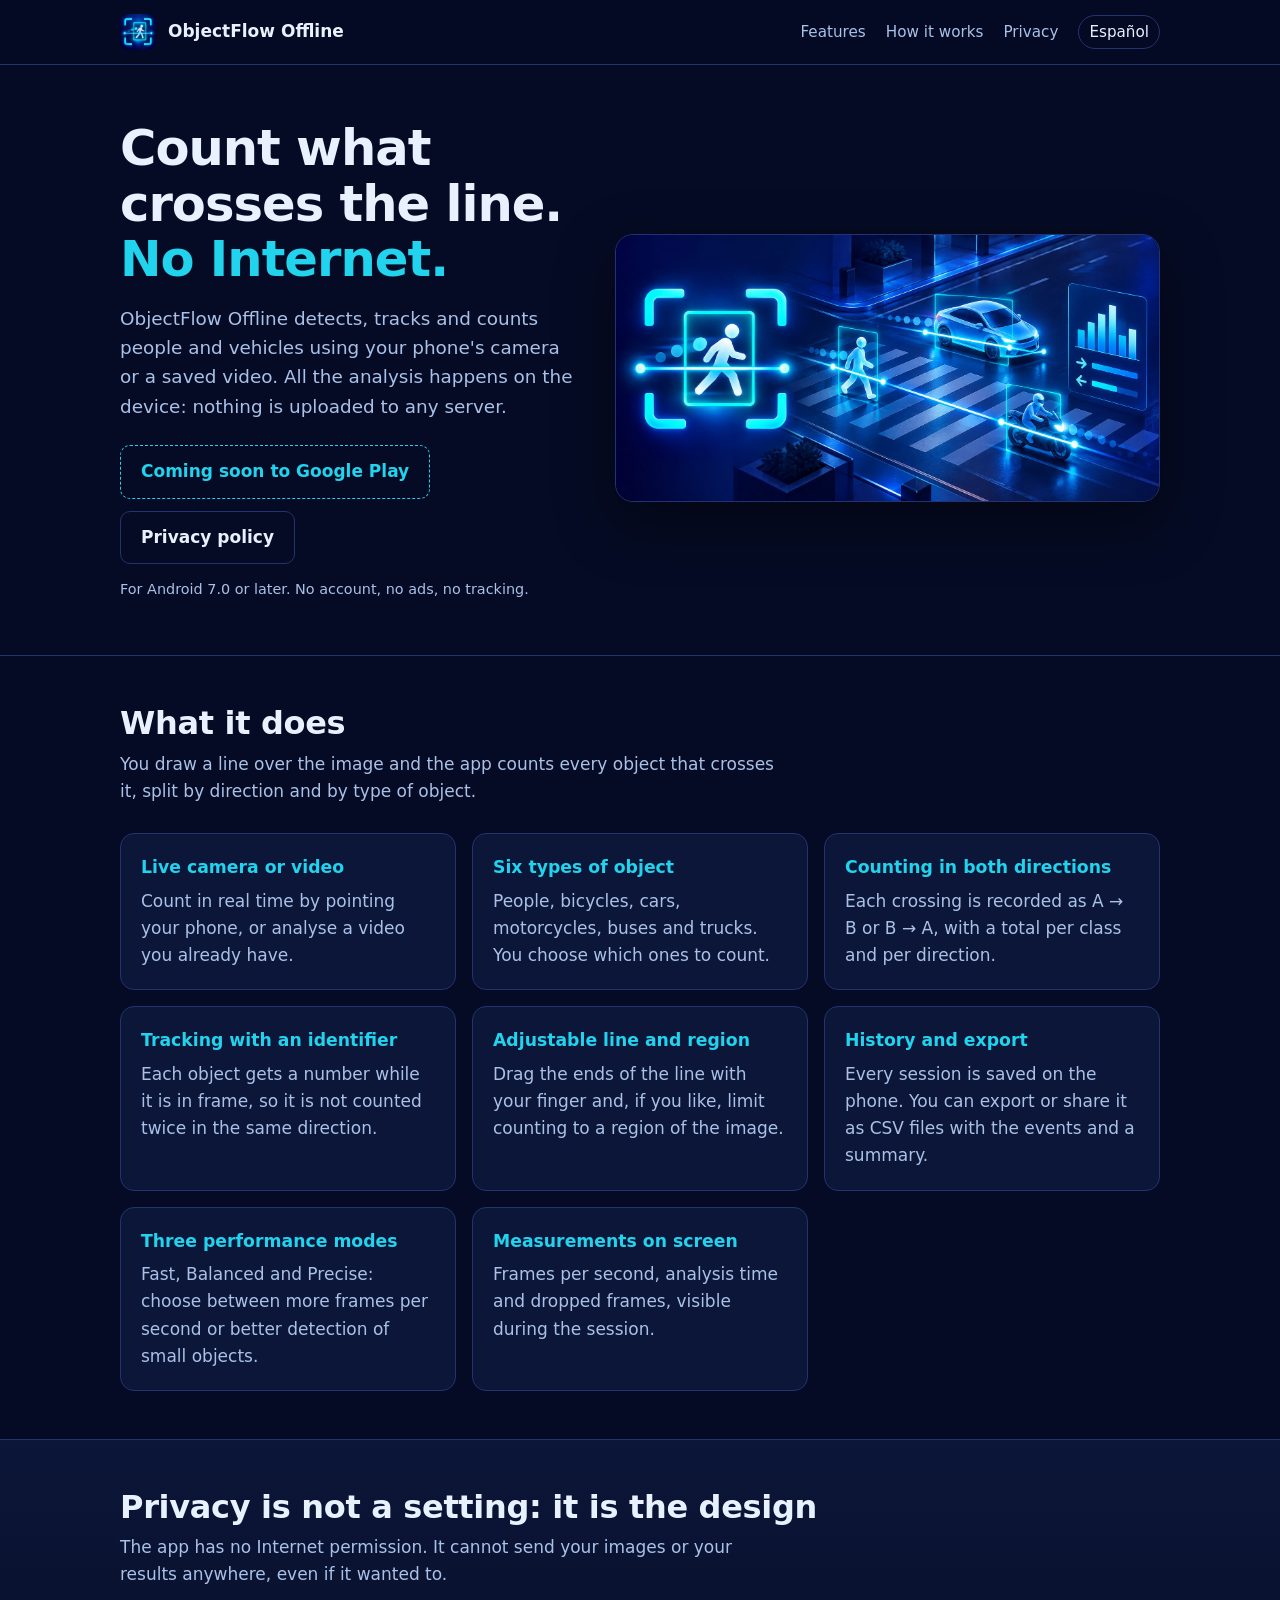
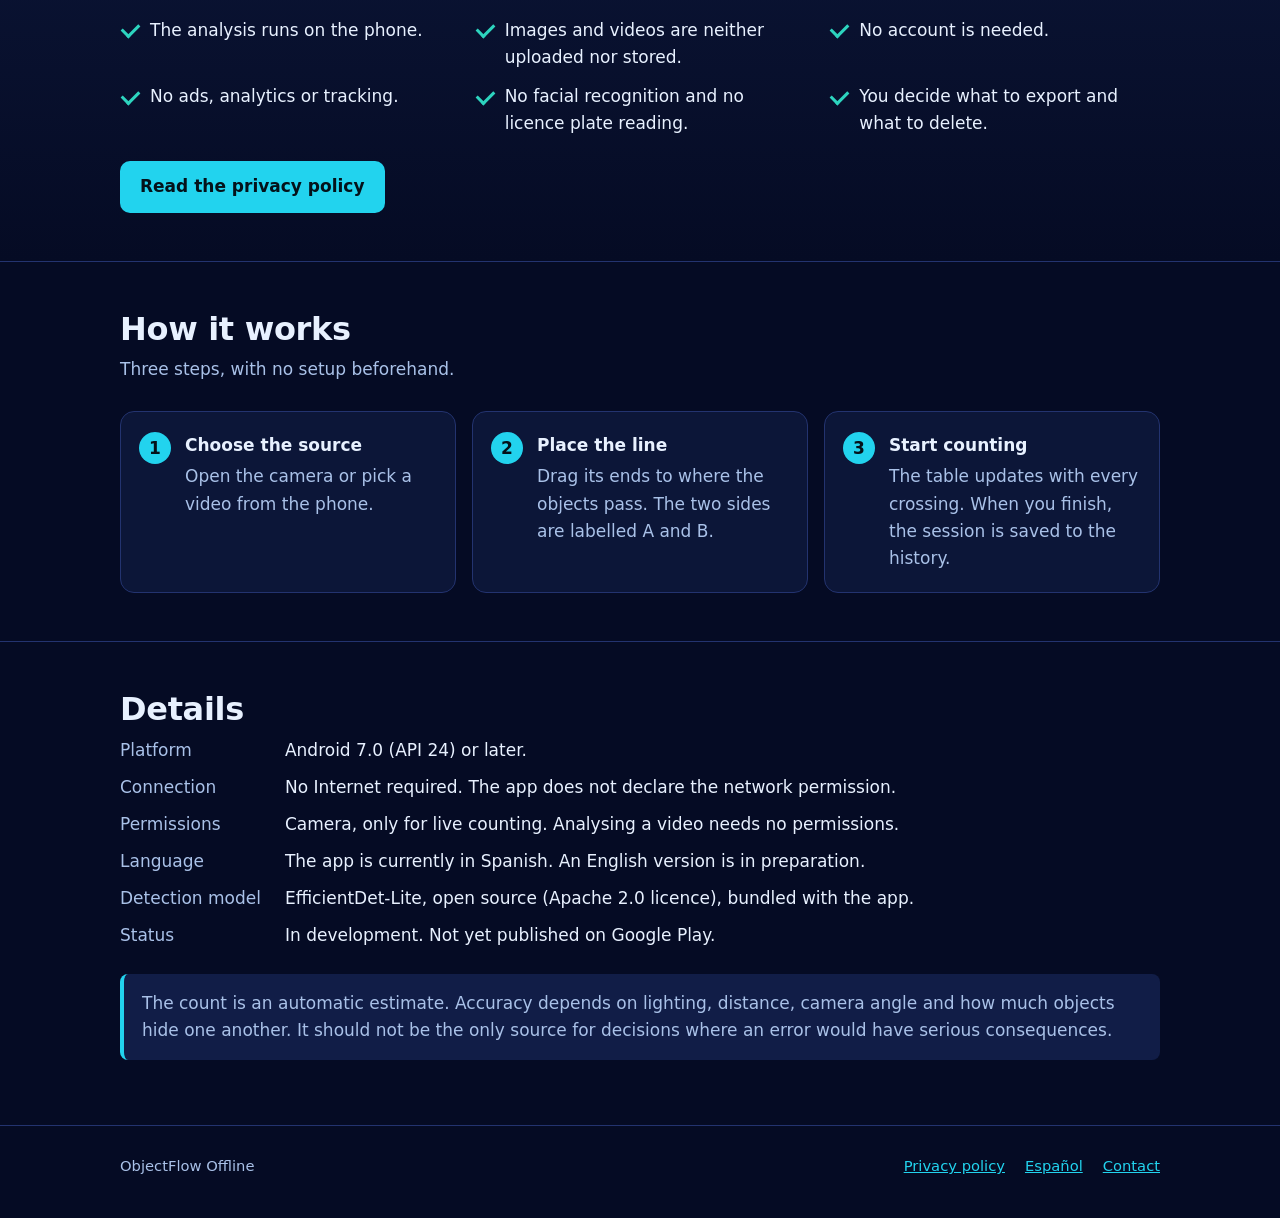
==== en/index.html @ e40bb8cd "first commit" ====
<!doctype html>
<html lang="en">
  <head>
    <meta charset="utf-8" />
    <meta name="viewport" content="width=device-width, initial-scale=1" />
    <title>ObjectFlow Offline — Count people and vehicles without the Internet</title>
    <meta
      name="description"
      content="Android app that detects, tracks and counts people and vehicles crossing a line, using the camera or a video. All processing happens on the phone, with no Internet and no accounts."
    />
    <meta name="theme-color" content="#050b24" />
    <meta property="og:type" content="website" />
    <meta property="og:title" content="ObjectFlow Offline" />
    <meta
      property="og:description"
      content="Count people and vehicles crossing a line. All on your phone, with no Internet."
    />
    <meta property="og:image" content="../assets/hero.jpg" />
    <link rel="icon" type="image/png" href="../assets/favicon.png" />
    <link rel="alternate" hreflang="es" href="../" />
    <link rel="stylesheet" href="../assets/styles.css" />
  </head>
  <body>
    <header class="site-header">
      <div class="wrap">
        <a class="brand" href="./">
          <img src="../assets/icon-192.png" alt="" width="36" height="36" />
          ObjectFlow Offline
        </a>
        <nav class="site-nav" aria-label="Main">
          <a class="optional" href="#features">Features</a>
          <a class="optional" href="#how-it-works">How it works</a>
          <a href="privacy.html">Privacy</a>
          <a class="lang" href="../" lang="es" hreflang="es">Español</a>
        </nav>
      </div>
    </header>

    <main>
      <section class="hero">
        <div class="wrap hero-grid">
          <div>
            <h1>Count what crosses the line. <span>No Internet.</span></h1>
            <p class="lead">
              ObjectFlow Offline detects, tracks and counts people and vehicles using your phone's camera or a
              saved video. All the analysis happens on the device: nothing is uploaded to any server.
            </p>
            <div class="actions">
              <span class="badge-soon">Coming soon to Google Play</span>
              <a class="button button-ghost" href="privacy.html">Privacy policy</a>
            </div>
            <p class="fine">For Android 7.0 or later. No account, no ads, no tracking.</p>
          </div>
          <img
            class="hero-art"
            src="../assets/hero.jpg"
            width="1600"
            height="781"
            alt="Illustration of a street where a person, a car and a motorcycle are detected and counted as they cross counting lines"
          />
        </div>
      </section>

      <section id="features">
        <div class="wrap">
          <h2>What it does</h2>
          <p class="section-lead">
            You draw a line over the image and the app counts every object that crosses it, split by direction and
            by type of object.
          </p>
          <ul class="cards">
            <li class="card">
              <h3>Live camera or video</h3>
              <p>Count in real time by pointing your phone, or analyse a video you already have.</p>
            </li>
            <li class="card">
              <h3>Six types of object</h3>
              <p>People, bicycles, cars, motorcycles, buses and trucks. You choose which ones to count.</p>
            </li>
            <li class="card">
              <h3>Counting in both directions</h3>
              <p>Each crossing is recorded as A → B or B → A, with a total per class and per direction.</p>
            </li>
            <li class="card">
              <h3>Tracking with an identifier</h3>
              <p>
                Each object gets a number while it is in frame, so it is not counted twice in the same direction.
              </p>
            </li>
            <li class="card">
              <h3>Adjustable line and region</h3>
              <p>Drag the ends of the line with your finger and, if you like, limit counting to a region of the image.</p>
            </li>
            <li class="card">
              <h3>History and export</h3>
              <p>
                Every session is saved on the phone. You can export or share it as CSV files with the events and a
                summary.
              </p>
            </li>
            <li class="card">
              <h3>Three performance modes</h3>
              <p>Fast, Balanced and Precise: choose between more frames per second or better detection of small objects.</p>
            </li>
            <li class="card">
              <h3>Measurements on screen</h3>
              <p>Frames per second, analysis time and dropped frames, visible during the session.</p>
            </li>
          </ul>
        </div>
      </section>

      <section class="privacy-band" id="privacy">
        <div class="wrap">
          <h2>Privacy is not a setting: it is the design</h2>
          <p class="section-lead">
            The app has no Internet permission. It cannot send your images or your results anywhere, even if it
            wanted to.
          </p>
          <ul class="checks">
            <li>The analysis runs on the phone.</li>
            <li>Images and videos are neither uploaded nor stored.</li>
            <li>No account is needed.</li>
            <li>No ads, analytics or tracking.</li>
            <li>No facial recognition and no licence plate reading.</li>
            <li>You decide what to export and what to delete.</li>
          </ul>
          <a class="button button-primary" href="privacy.html">Read the privacy policy</a>
        </div>
      </section>

      <section id="how-it-works">
        <div class="wrap">
          <h2>How it works</h2>
          <p class="section-lead">Three steps, with no setup beforehand.</p>
          <ol class="steps">
            <li>
              <strong>Choose the source</strong>
              <span>Open the camera or pick a video from the phone.</span>
            </li>
            <li>
              <strong>Place the line</strong>
              <span>Drag its ends to where the objects pass. The two sides are labelled A and B.</span>
            </li>
            <li>
              <strong>Start counting</strong>
              <span>The table updates with every crossing. When you finish, the session is saved to the history.</span>
            </li>
          </ol>
        </div>
      </section>

      <section id="details">
        <div class="wrap">
          <h2>Details</h2>
          <dl class="facts">
            <dt>Platform</dt>
            <dd>Android 7.0 (API 24) or later.</dd>
            <dt>Connection</dt>
            <dd>No Internet required. The app does not declare the network permission.</dd>
            <dt>Permissions</dt>
            <dd>Camera, only for live counting. Analysing a video needs no permissions.</dd>
            <dt>Language</dt>
            <dd>The app is currently in Spanish. An English version is in preparation.</dd>
            <dt>Detection model</dt>
            <dd>EfficientDet-Lite, open source (Apache 2.0 licence), bundled with the app.</dd>
            <dt>Status</dt>
            <dd>In development. Not yet published on Google Play.</dd>
          </dl>
          <p class="note">
            The count is an automatic estimate. Accuracy depends on lighting, distance, camera angle and how much
            objects hide one another. It should not be the only source for decisions where an error would have
            serious consequences.
          </p>
        </div>
      </section>
    </main>

    <footer class="site-footer">
      <div class="wrap">
        <span>ObjectFlow Offline</span>
        <nav aria-label="Footer">
          <a href="privacy.html">Privacy policy</a>
          <a href="../" lang="es" hreflang="es">Español</a>
          <a href="https://github.com/franbenaglia/videoTrackingLanding/issues">Contact</a>
        </nav>
      </div>
    </footer>
  </body>
</html>
---- assets/styles.css ----
:root {
  --bg: #050b24;
  --bg-raised: #0c1638;
  --bg-panel: #111d47;
  --border: #23336f;
  --text: #e8f1ff;
  --text-soft: #a9c1e8;
  --accent: #22d3ee;
  --accent-strong: #67e8f9;
  --accent-ink: #04121a;
  --teal: #2dd4bf;
  --max: 1080px;
}

* {
  box-sizing: border-box;
}

html {
  scroll-behavior: smooth;
}

body {
  margin: 0;
  background: var(--bg);
  color: var(--text);
  font-family: system-ui, -apple-system, 'Segoe UI', Roboto, 'Helvetica Neue', Arial, sans-serif;
  font-size: 17px;
  line-height: 1.6;
  -webkit-font-smoothing: antialiased;
}

a {
  color: var(--accent);
}

a:hover {
  color: var(--accent-strong);
}

a:focus-visible,
.button:focus-visible {
  outline: 3px solid var(--accent-strong);
  outline-offset: 3px;
  border-radius: 6px;
}

img {
  max-width: 100%;
  height: auto;
}

.wrap {
  width: 100%;
  max-width: var(--max);
  margin: 0 auto;
  padding: 0 20px;
}

/* Cabecera */

.site-header {
  position: sticky;
  top: 0;
  z-index: 10;
  background: rgba(5, 11, 36, 0.92);
  backdrop-filter: blur(8px);
  border-bottom: 1px solid var(--border);
}

.site-header .wrap {
  display: flex;
  align-items: center;
  justify-content: space-between;
  gap: 16px;
  min-height: 64px;
}

.brand {
  display: flex;
  align-items: center;
  gap: 12px;
  color: var(--text);
  font-weight: 700;
  text-decoration: none;
}

.brand img {
  width: 36px;
  height: 36px;
  border-radius: 9px;
}

.site-nav {
  display: flex;
  align-items: center;
  gap: 20px;
  font-size: 0.95rem;
}

.site-nav a {
  color: var(--text-soft);
  text-decoration: none;
}

.site-nav a:hover {
  color: var(--text);
}

.site-nav .lang {
  padding: 4px 10px;
  border: 1px solid var(--border);
  border-radius: 999px;
  color: var(--text);
}

/* Portada */

.hero {
  padding: 56px 0 40px;
}

.hero-grid {
  display: grid;
  grid-template-columns: minmax(0, 5fr) minmax(0, 6fr);
  gap: 40px;
  align-items: center;
}

.hero h1 {
  margin: 0 0 16px;
  font-size: clamp(2rem, 5vw, 3.1rem);
  line-height: 1.12;
  letter-spacing: -0.02em;
}

.hero h1 span {
  color: var(--accent);
}

.lead {
  margin: 0 0 24px;
  font-size: 1.15rem;
  color: var(--text-soft);
}

.hero-art {
  border: 1px solid var(--border);
  border-radius: 18px;
  box-shadow: 0 20px 60px rgba(0, 0, 0, 0.45);
  display: block;
}

.actions {
  display: flex;
  flex-wrap: wrap;
  gap: 12px;
  align-items: center;
}

.button {
  display: inline-block;
  padding: 12px 20px;
  border-radius: 10px;
  font-weight: 700;
  text-decoration: none;
}

.button-primary {
  background: var(--accent);
  color: var(--accent-ink);
}

.button-primary:hover {
  background: var(--accent-strong);
  color: var(--accent-ink);
}

.button-ghost {
  border: 1px solid var(--border);
  color: var(--text);
}

.badge-soon {
  display: inline-block;
  padding: 12px 20px;
  border: 1px dashed var(--accent);
  border-radius: 10px;
  color: var(--accent);
  font-weight: 700;
}

.fine {
  margin-top: 14px;
  font-size: 0.9rem;
  color: var(--text-soft);
}

/* Secciones */

section {
  padding: 48px 0;
}

section + section {
  border-top: 1px solid var(--border);
}

h2 {
  margin: 0 0 8px;
  font-size: clamp(1.5rem, 3.4vw, 2rem);
  line-height: 1.2;
  letter-spacing: -0.01em;
}

.section-lead {
  margin: 0 0 28px;
  max-width: 62ch;
  color: var(--text-soft);
}

.cards {
  display: grid;
  grid-template-columns: repeat(auto-fit, minmax(250px, 1fr));
  gap: 16px;
  margin: 0;
  padding: 0;
  list-style: none;
}

.card {
  padding: 20px;
  background: var(--bg-raised);
  border: 1px solid var(--border);
  border-radius: 14px;
}

.card h3 {
  margin: 0 0 6px;
  font-size: 1.08rem;
  color: var(--accent);
}

.card p {
  margin: 0;
  color: var(--text-soft);
}

.privacy-band {
  background: linear-gradient(180deg, var(--bg-raised), var(--bg));
}

.checks {
  display: grid;
  grid-template-columns: repeat(auto-fit, minmax(250px, 1fr));
  gap: 12px 24px;
  margin: 0 0 24px;
  padding: 0;
  list-style: none;
}

.checks li {
  position: relative;
  padding-left: 30px;
}

.checks li::before {
  content: '';
  position: absolute;
  left: 2px;
  top: 0.38em;
  width: 14px;
  height: 8px;
  border-left: 3px solid var(--teal);
  border-bottom: 3px solid var(--teal);
  transform: rotate(-45deg);
}

.steps {
  display: grid;
  grid-template-columns: repeat(auto-fit, minmax(230px, 1fr));
  gap: 16px;
  margin: 0;
  padding: 0;
  list-style: none;
  counter-reset: step;
}

.steps li {
  position: relative;
  padding: 20px 20px 20px 64px;
  background: var(--bg-raised);
  border: 1px solid var(--border);
  border-radius: 14px;
  counter-increment: step;
}

.steps li::before {
  content: counter(step);
  position: absolute;
  left: 18px;
  top: 20px;
  width: 32px;
  height: 32px;
  border-radius: 50%;
  background: var(--accent);
  color: var(--accent-ink);
  font-weight: 800;
  text-align: center;
  line-height: 32px;
}

.steps strong {
  display: block;
  margin-bottom: 4px;
}

.steps span {
  color: var(--text-soft);
}

.facts {
  display: grid;
  grid-template-columns: max-content 1fr;
  gap: 10px 24px;
  margin: 0;
}

.facts dt {
  color: var(--text-soft);
}

.facts dd {
  margin: 0;
}

.note {
  margin-top: 24px;
  padding: 16px 18px;
  background: var(--bg-panel);
  border-left: 4px solid var(--accent);
  border-radius: 8px;
  color: var(--text-soft);
}

/* Documento legal */

.doc {
  padding: 40px 0 56px;
}

.doc .wrap {
  max-width: 780px;
}

.doc h1 {
  margin: 0 0 6px;
  font-size: clamp(1.8rem, 4.5vw, 2.4rem);
  line-height: 1.15;
}

.doc .meta {
  margin: 0 0 28px;
  color: var(--text-soft);
}

.doc h2 {
  margin: 36px 0 10px;
  font-size: 1.3rem;
}

.doc p,
.doc li {
  color: #d4e1f7;
}

.doc ul {
  padding-left: 22px;
}

.doc li {
  margin-bottom: 6px;
}

.summary {
  padding: 18px 20px;
  background: var(--bg-raised);
  border: 1px solid var(--border);
  border-radius: 14px;
}

.summary p {
  margin: 0 0 8px;
}

.summary ul {
  margin: 0;
}

table {
  width: 100%;
  border-collapse: collapse;
  margin: 12px 0;
  font-size: 0.95rem;
}

th,
td {
  padding: 10px 12px;
  border: 1px solid var(--border);
  text-align: left;
  vertical-align: top;
}

th {
  background: var(--bg-raised);
  color: var(--text-soft);
  font-weight: 600;
}

.table-scroll {
  overflow-x: auto;
}

/* Pie */

.site-footer {
  padding: 28px 0 40px;
  border-top: 1px solid var(--border);
  color: var(--text-soft);
  font-size: 0.92rem;
}

.site-footer .wrap {
  display: flex;
  flex-wrap: wrap;
  gap: 8px 24px;
  justify-content: space-between;
}

.site-footer nav {
  display: flex;
  flex-wrap: wrap;
  gap: 8px 20px;
}

@media (max-width: 820px) {
  .hero {
    padding-top: 32px;
  }

  .hero-grid {
    grid-template-columns: 1fr;
    gap: 28px;
  }

  .site-nav .optional {
    display: none;
  }

  .facts {
    grid-template-columns: 1fr;
    gap: 2px;
  }

  .facts dd {
    margin-bottom: 12px;
  }
}

@media (prefers-reduced-motion: reduce) {
  html {
    scroll-behavior: auto;
  }
}
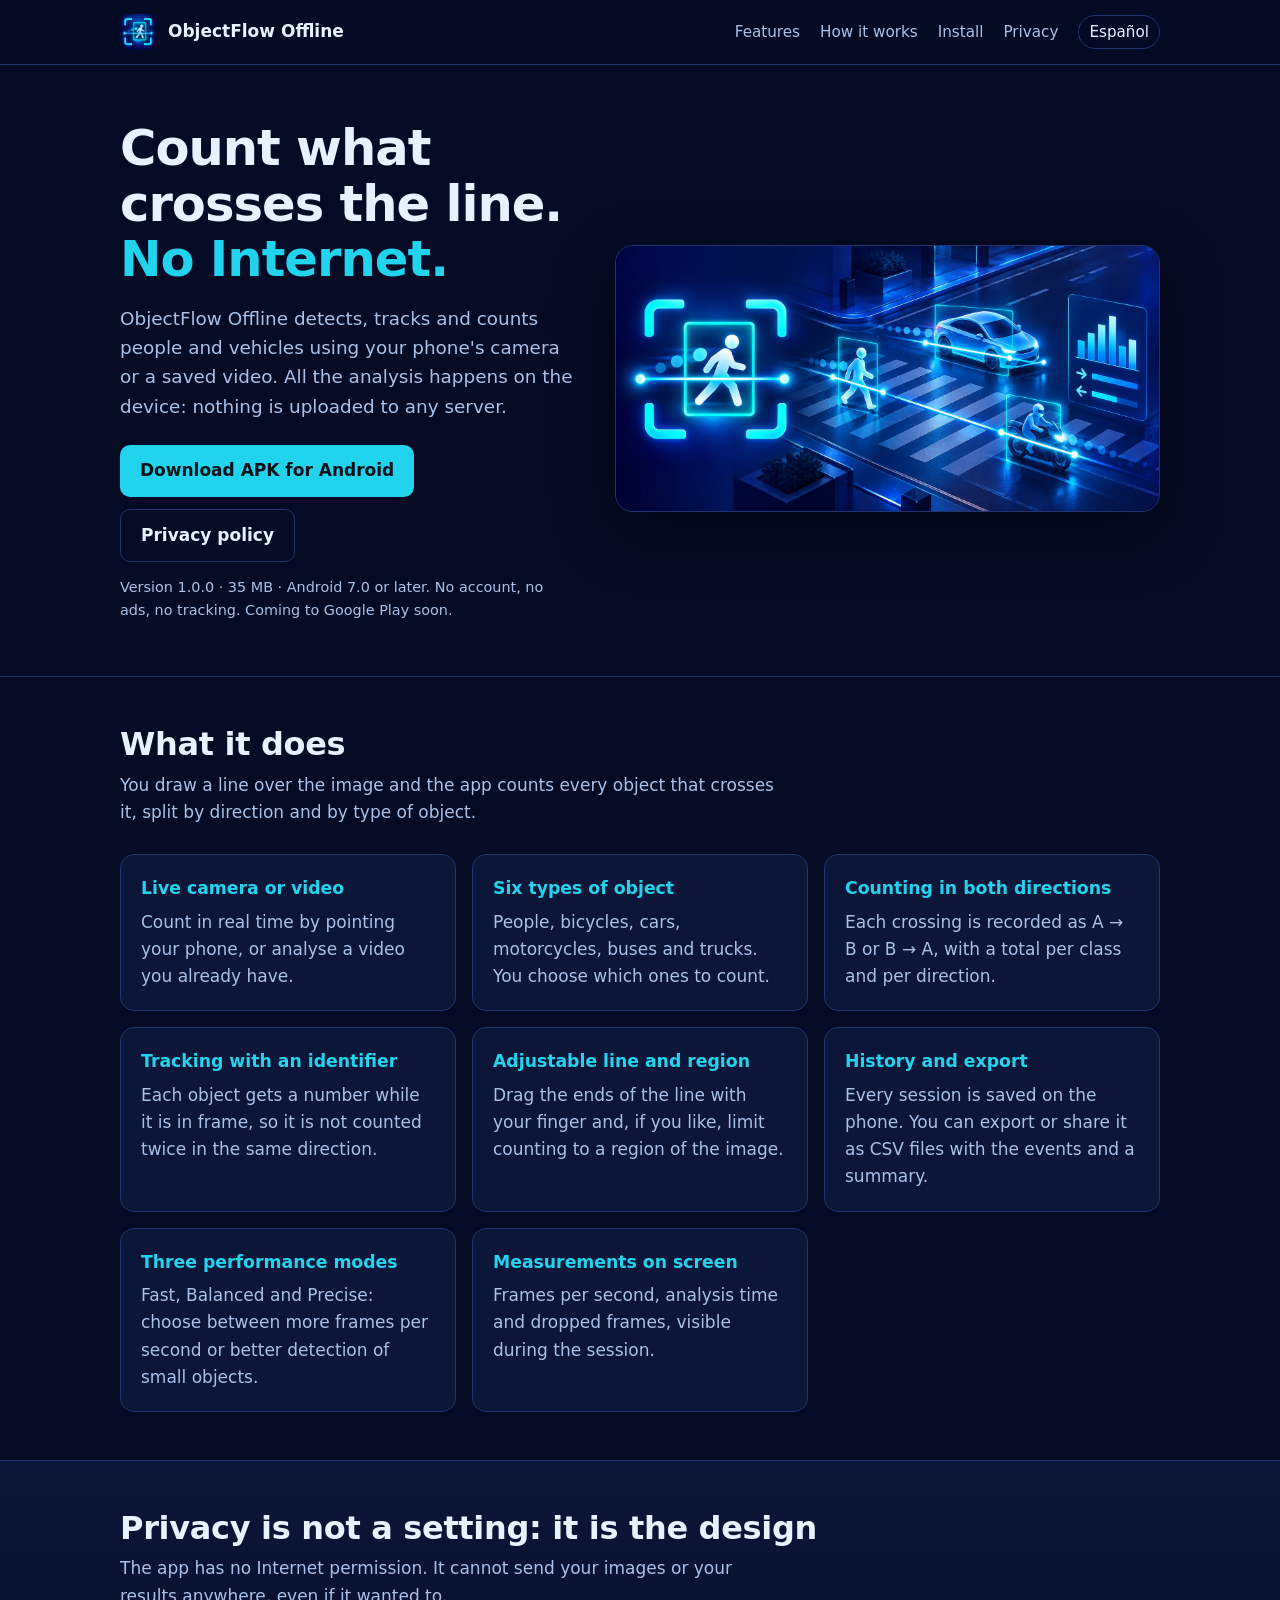
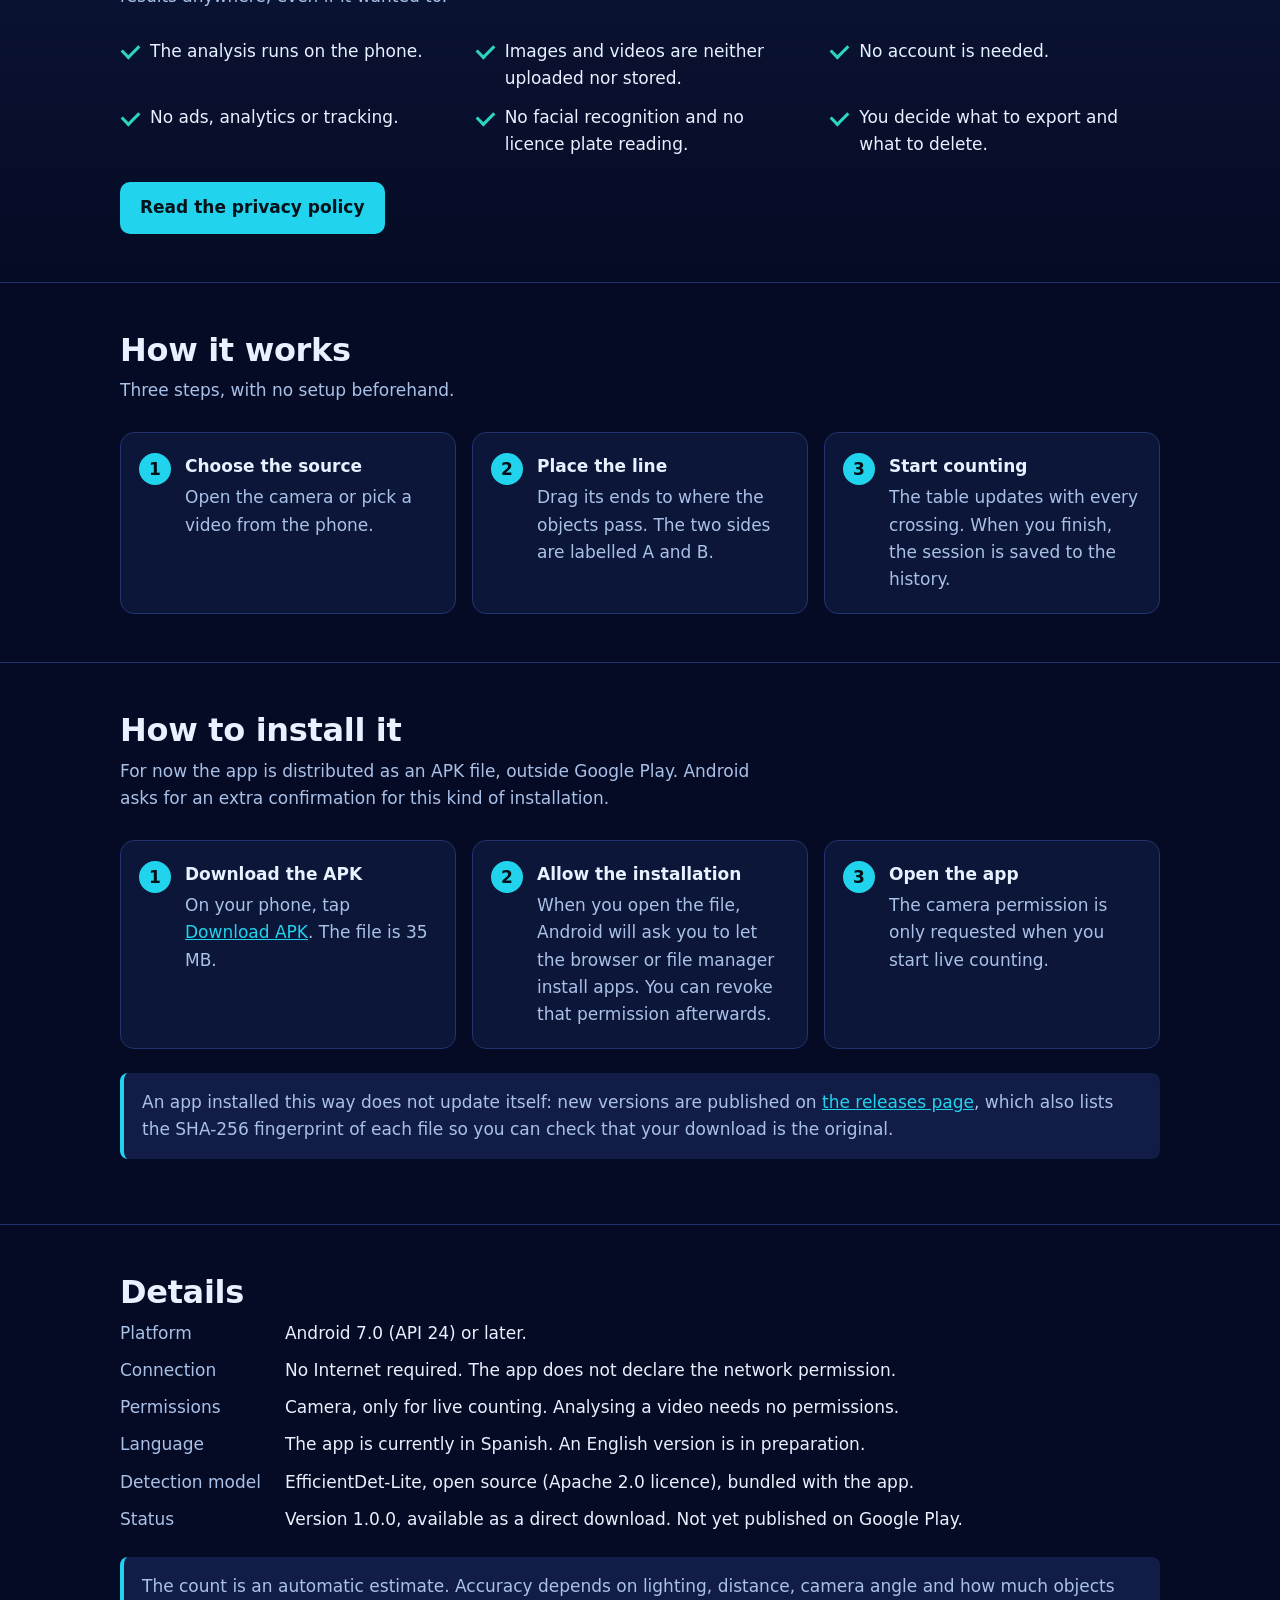
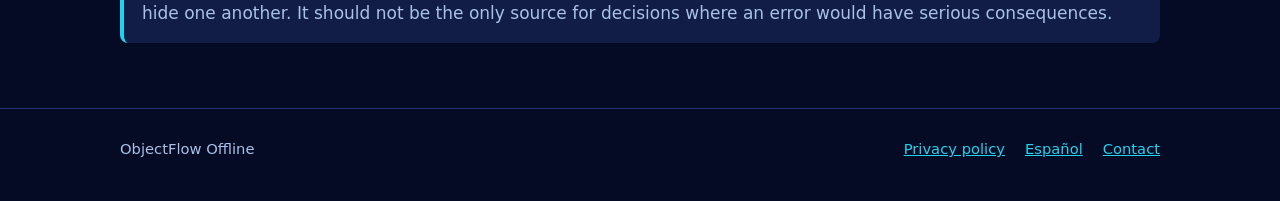
==== commit aa9fcb34: "Agrega la descarga directa del APK 1.0.0 y los pasos de instalación Co-Authored-By: Claude Opus 5.5 " ====
--- a/en/index.html
+++ b/en/index.html
@@ -30,6 +30,7 @@
         <nav class="site-nav" aria-label="Main">
           <a class="optional" href="#features">Features</a>
           <a class="optional" href="#how-it-works">How it works</a>
+          <a class="optional" href="#install">Install</a>
           <a href="privacy.html">Privacy</a>
           <a class="lang" href="../" lang="es" hreflang="es">Español</a>
         </nav>
@@ -46,10 +47,13 @@
               saved video. All the analysis happens on the device: nothing is uploaded to any server.
             </p>
             <div class="actions">
-              <span class="badge-soon">Coming soon to Google Play</span>
+              <a class="button button-primary" href="https://github.com/franbenaglia/videoTrackingLanding/releases/latest/download/objectflow-offline.apk">Download APK for Android</a>
               <a class="button button-ghost" href="privacy.html">Privacy policy</a>
             </div>
-            <p class="fine">For Android 7.0 or later. No account, no ads, no tracking.</p>
+            <p class="fine">
+              Version 1.0.0 · 35 MB · Android 7.0 or later. No account, no ads, no tracking. Coming to Google Play
+              soon.
+            </p>
           </div>
           <img
             class="hero-art"
@@ -147,6 +151,38 @@
               <span>The table updates with every crossing. When you finish, the session is saved to the history.</span>
             </li>
           </ol>
+        </div>
+      </section>
+
+      <section id="install">
+        <div class="wrap">
+          <h2>How to install it</h2>
+          <p class="section-lead">
+            For now the app is distributed as an APK file, outside Google Play. Android asks for an extra
+            confirmation for this kind of installation.
+          </p>
+          <ol class="steps">
+            <li>
+              <strong>Download the APK</strong>
+              <span>On your phone, tap <a href="https://github.com/franbenaglia/videoTrackingLanding/releases/latest/download/objectflow-offline.apk">Download APK</a>. The file is 35 MB.</span>
+            </li>
+            <li>
+              <strong>Allow the installation</strong>
+              <span>
+                When you open the file, Android will ask you to let the browser or file manager install apps. You
+                can revoke that permission afterwards.
+              </span>
+            </li>
+            <li>
+              <strong>Open the app</strong>
+              <span>The camera permission is only requested when you start live counting.</span>
+            </li>
+          </ol>
+          <p class="note">
+            An app installed this way does not update itself: new versions are published on
+            <a href="https://github.com/franbenaglia/videoTrackingLanding/releases">the releases page</a>, which also lists the SHA-256 fingerprint of each file so you can
+            check that your download is the original.
+          </p>
         </div>
       </section>
 
@@ -165,7 +201,7 @@
             <dt>Detection model</dt>
             <dd>EfficientDet-Lite, open source (Apache 2.0 licence), bundled with the app.</dd>
             <dt>Status</dt>
-            <dd>In development. Not yet published on Google Play.</dd>
+            <dd>Version 1.0.0, available as a direct download. Not yet published on Google Play.</dd>
           </dl>
           <p class="note">
             The count is an automatic estimate. Accuracy depends on lighting, distance, camera angle and how much
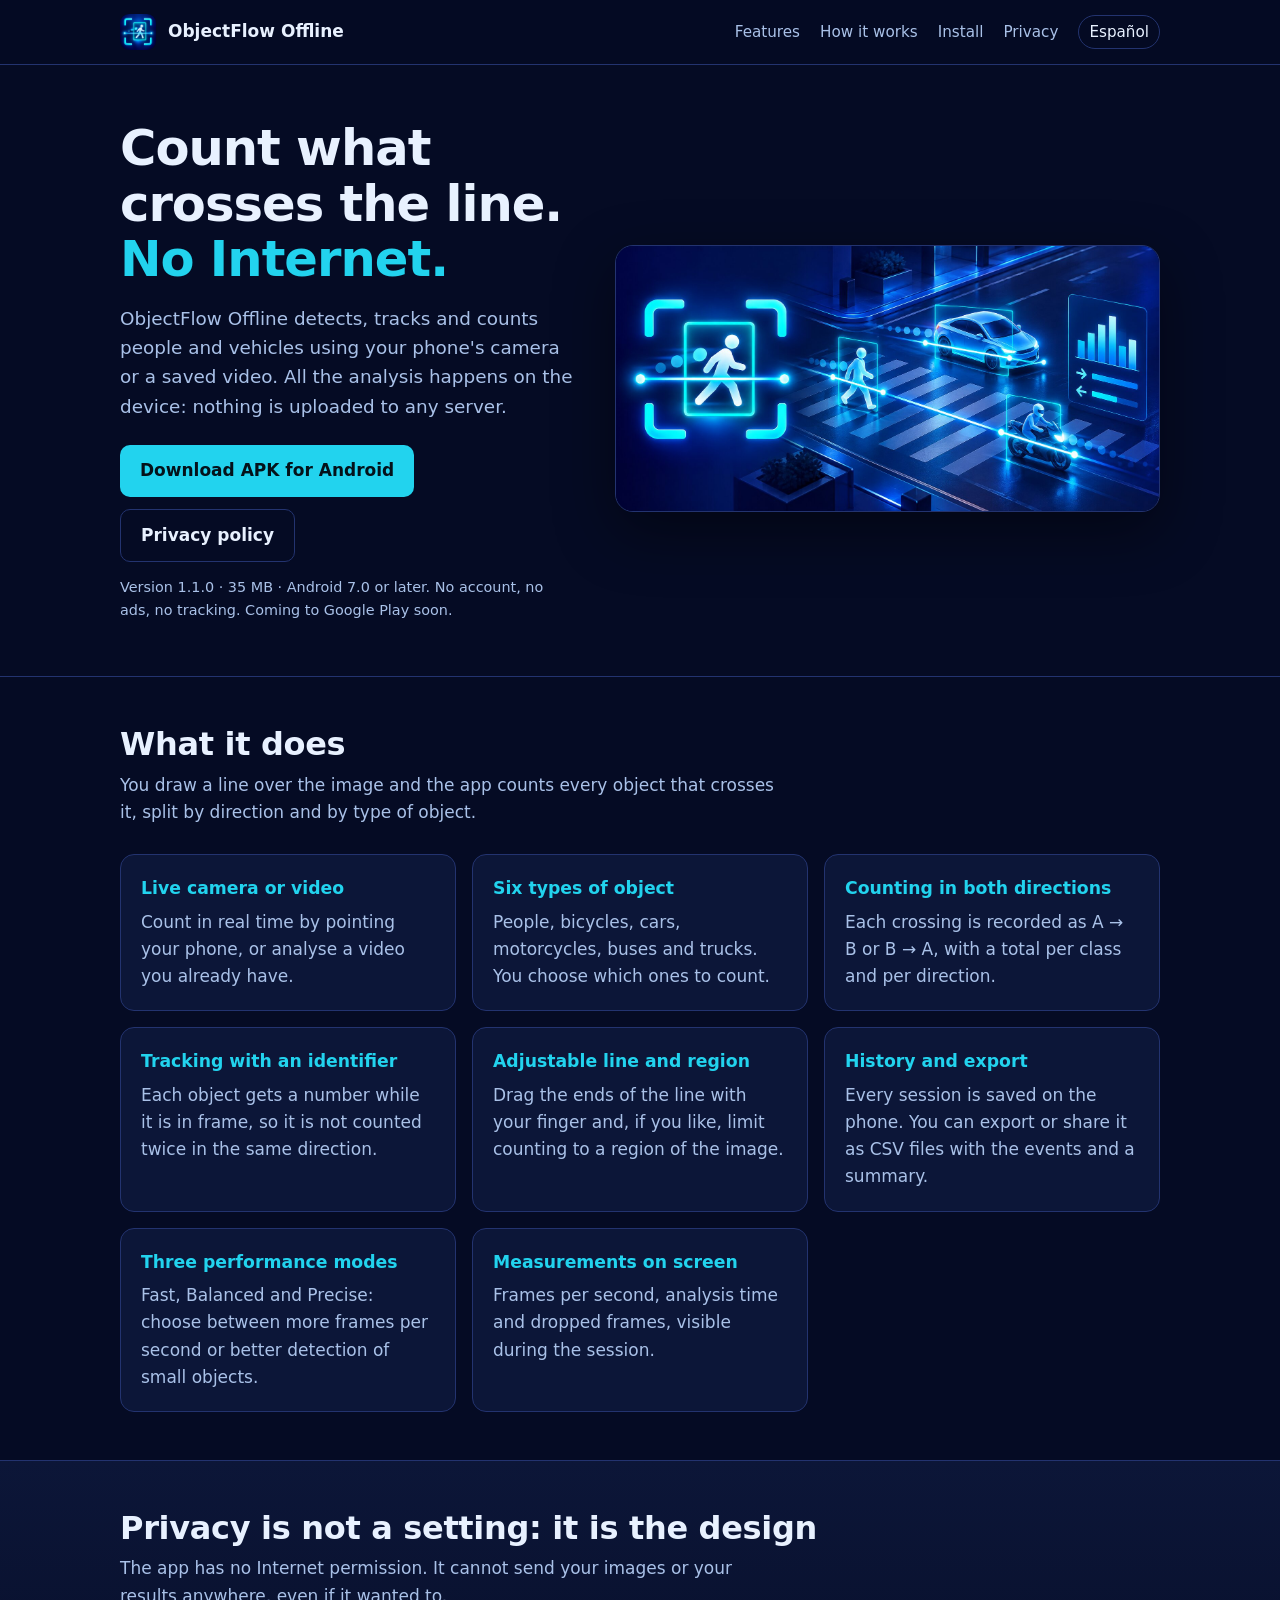
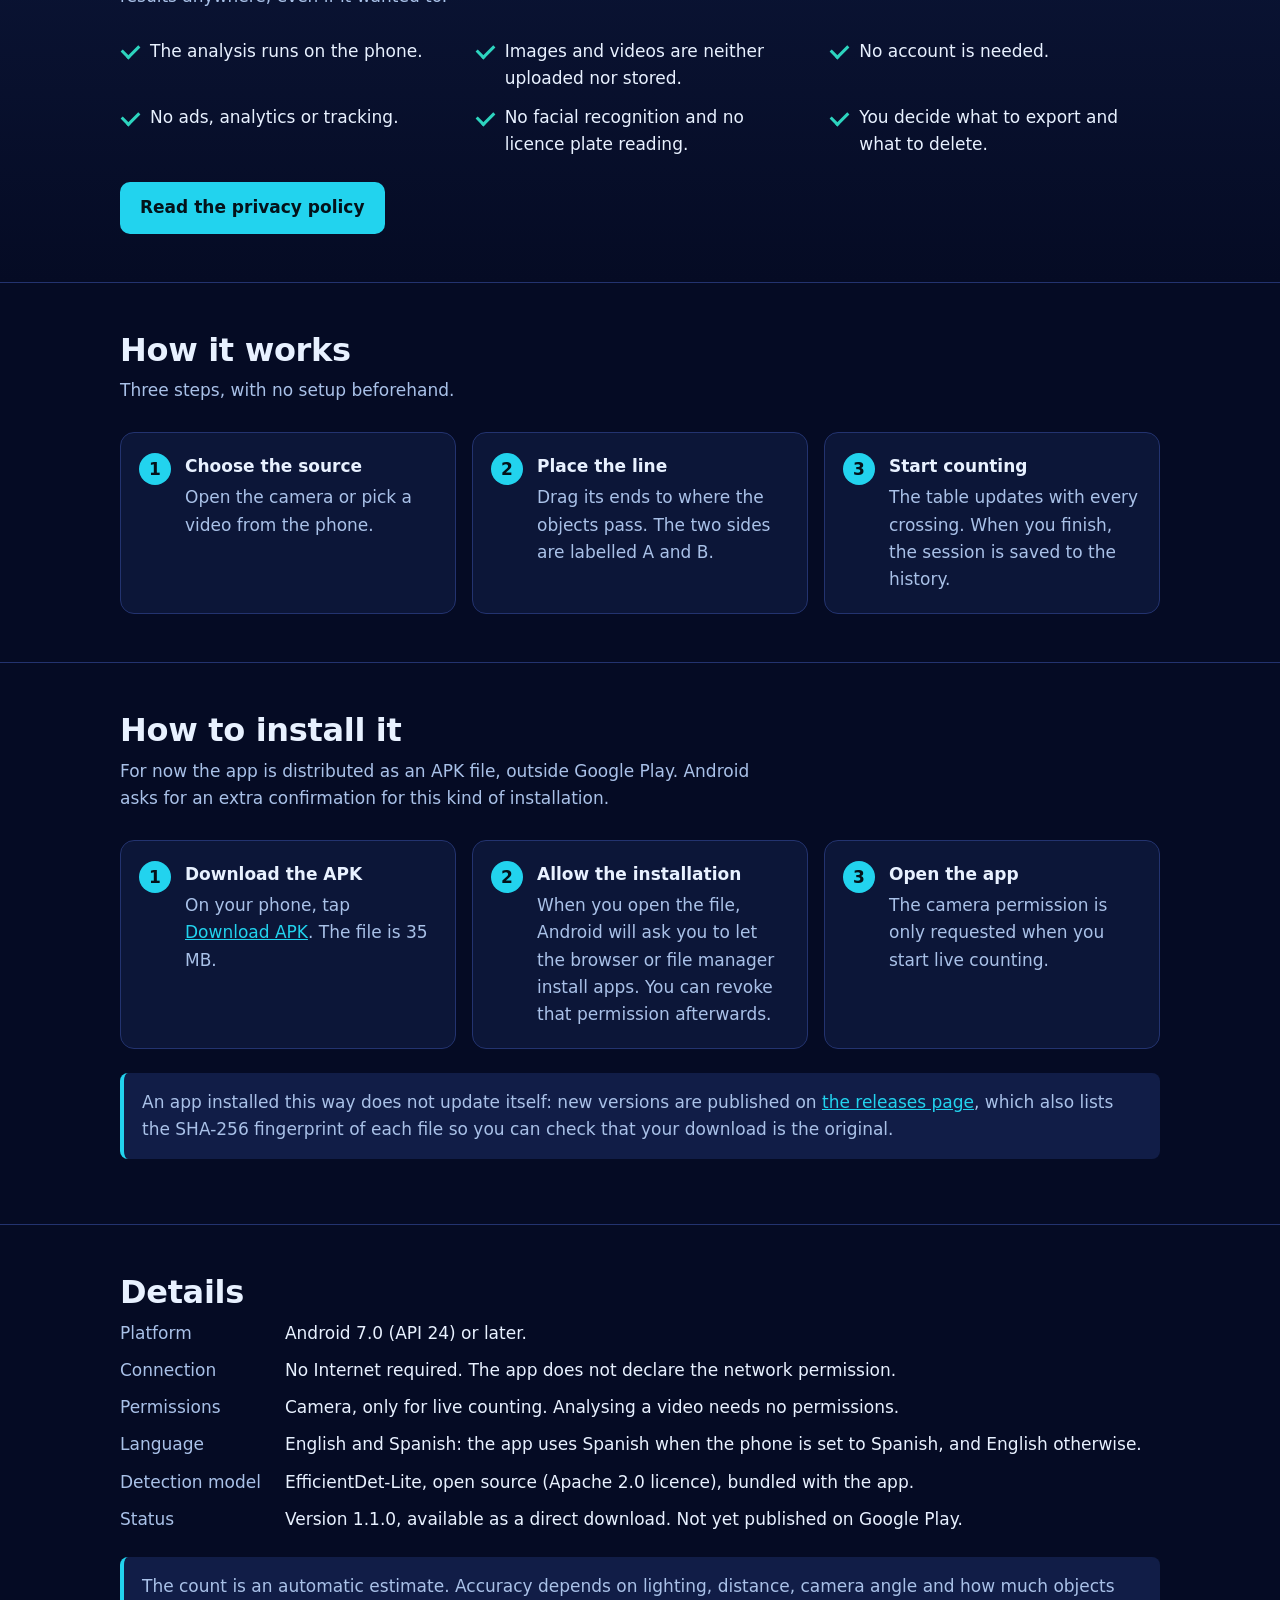
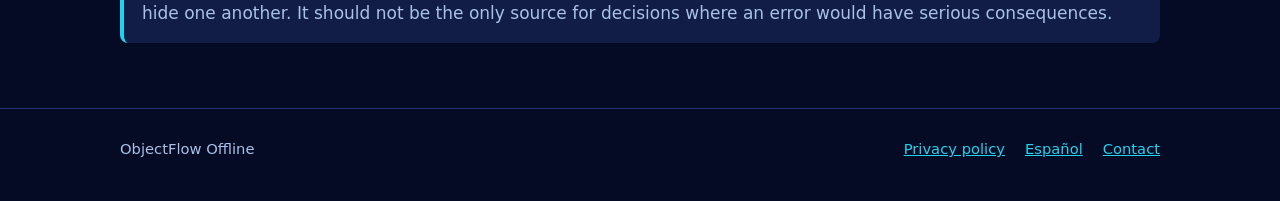
==== commit afbe2d07: "Publica la versión 1.1.0 con interfaz en inglés y español Co-Authored-By: Claude Opus 5.5 <noreply@a" ====
--- a/en/index.html
+++ b/en/index.html
@@ -51,7 +51,7 @@
               <a class="button button-ghost" href="privacy.html">Privacy policy</a>
             </div>
             <p class="fine">
-              Version 1.0.0 · 35 MB · Android 7.0 or later. No account, no ads, no tracking. Coming to Google Play
+              Version 1.1.0 · 35 MB · Android 7.0 or later. No account, no ads, no tracking. Coming to Google Play
               soon.
             </p>
           </div>
@@ -197,11 +197,11 @@
             <dt>Permissions</dt>
             <dd>Camera, only for live counting. Analysing a video needs no permissions.</dd>
             <dt>Language</dt>
-            <dd>The app is currently in Spanish. An English version is in preparation.</dd>
+            <dd>English and Spanish: the app uses Spanish when the phone is set to Spanish, and English otherwise.</dd>
             <dt>Detection model</dt>
             <dd>EfficientDet-Lite, open source (Apache 2.0 licence), bundled with the app.</dd>
             <dt>Status</dt>
-            <dd>Version 1.0.0, available as a direct download. Not yet published on Google Play.</dd>
+            <dd>Version 1.1.0, available as a direct download. Not yet published on Google Play.</dd>
           </dl>
           <p class="note">
             The count is an automatic estimate. Accuracy depends on lighting, distance, camera angle and how much
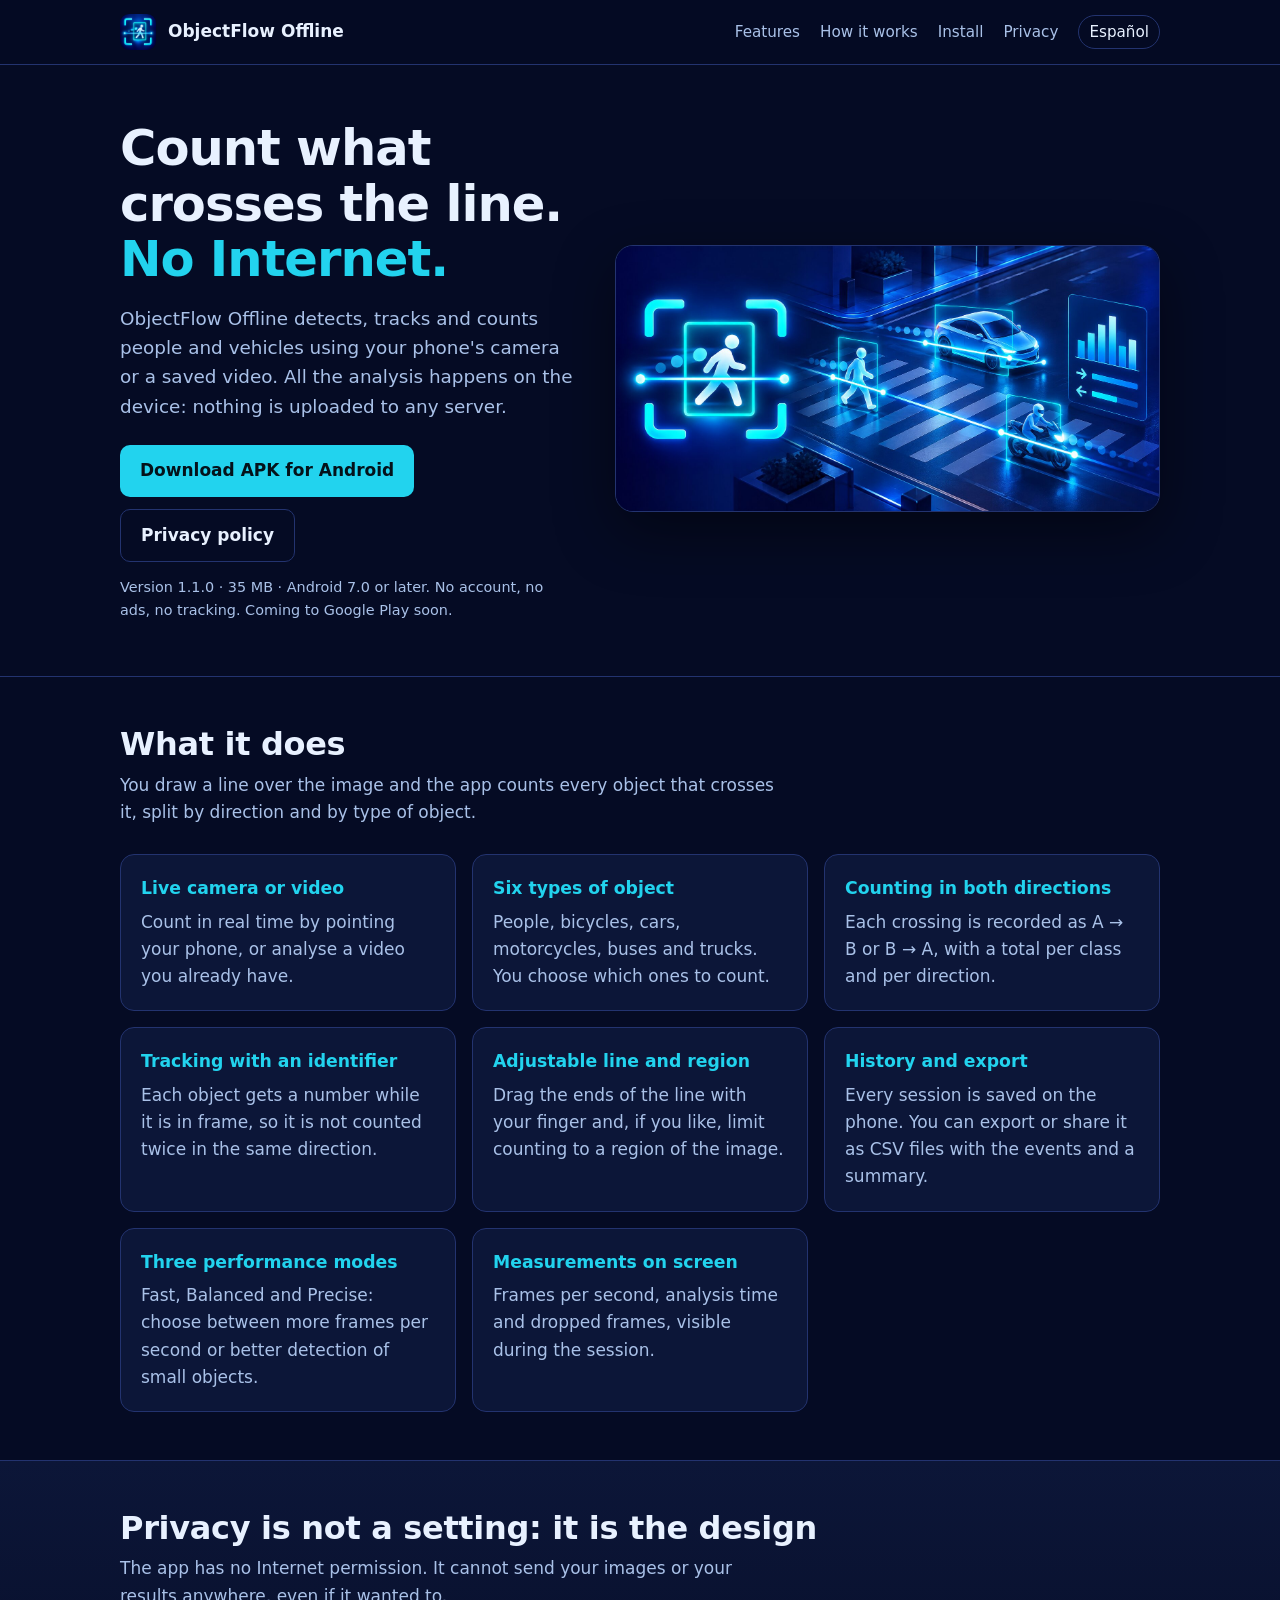
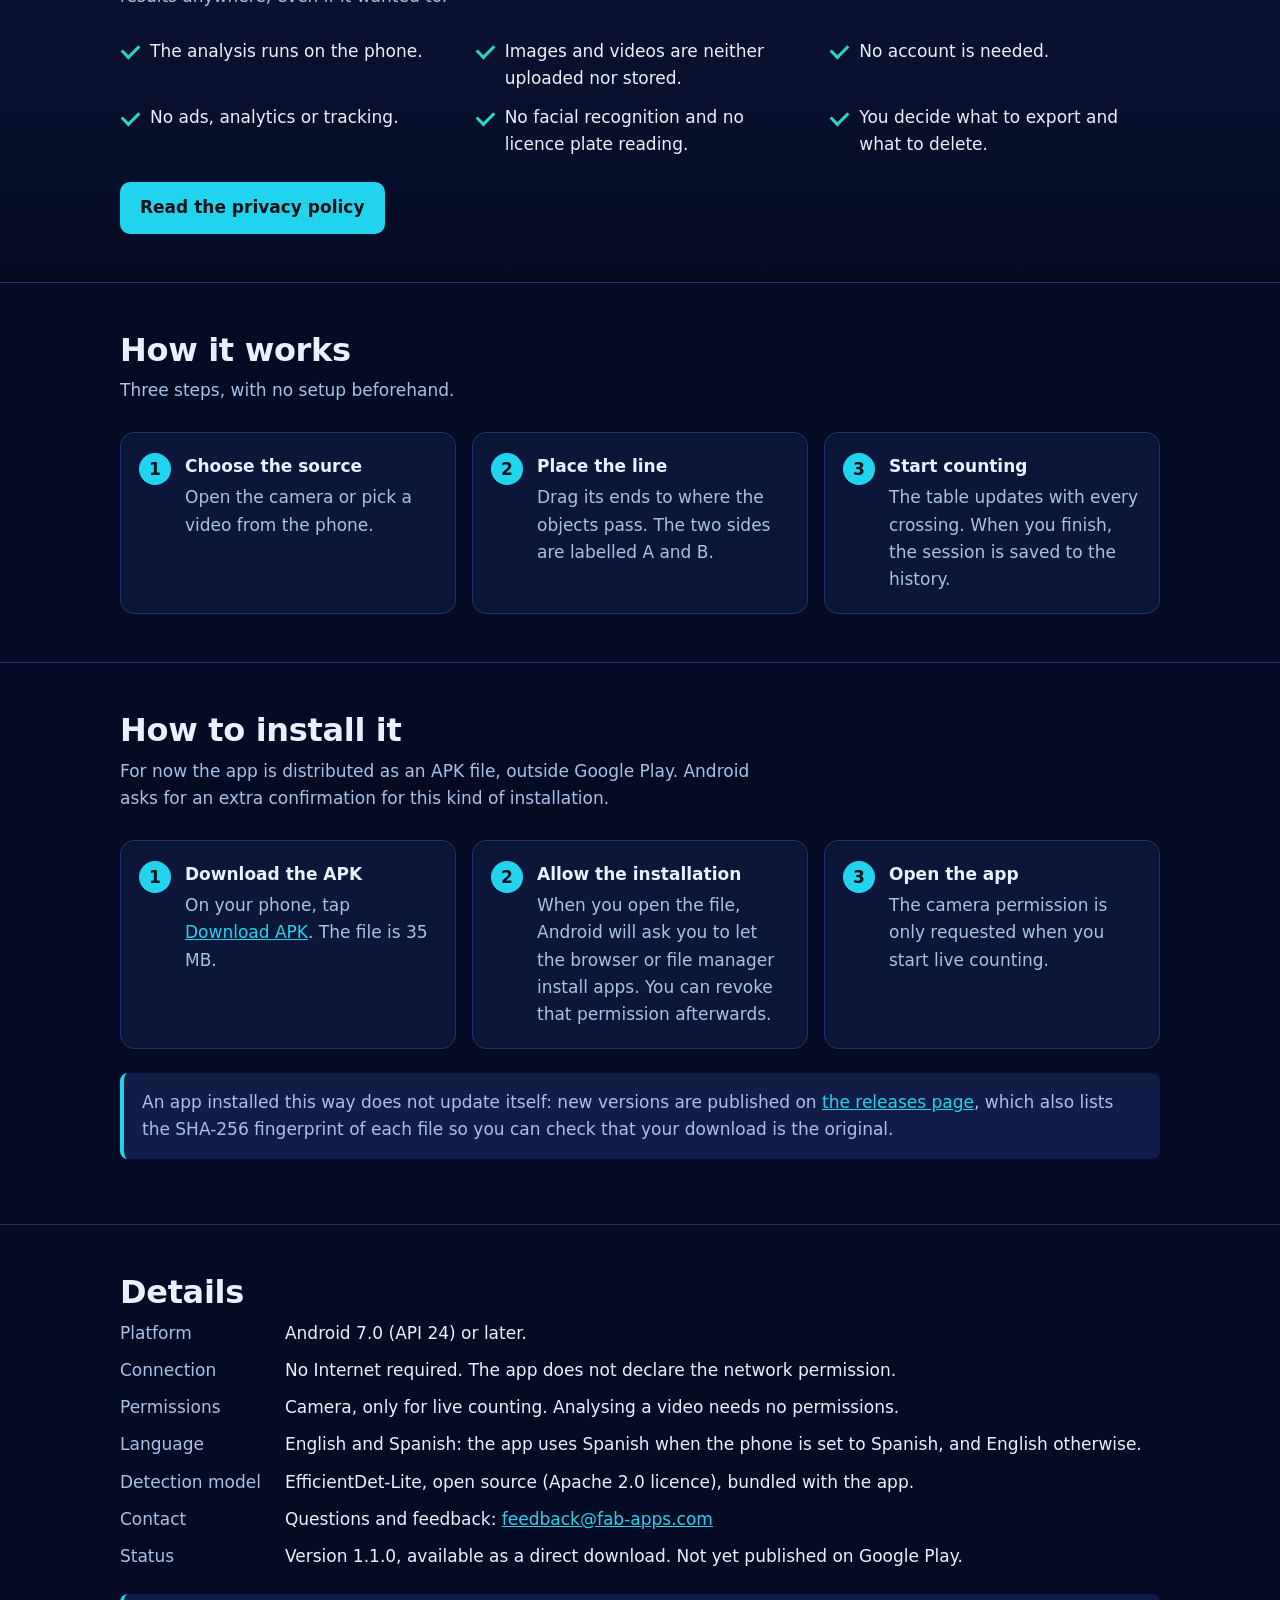
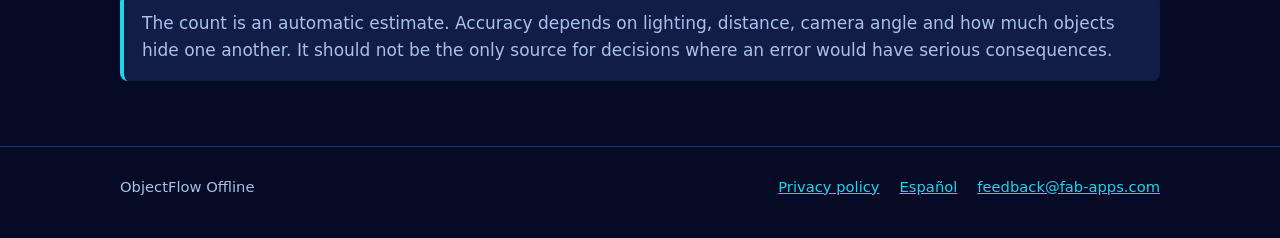
==== commit 002b9b47: "Agrega el correo de contacto feedback@fab-apps.com al sitio y a la política de privacidad Co-Authore" ====
--- a/en/index.html
+++ b/en/index.html
@@ -200,6 +200,8 @@
             <dd>English and Spanish: the app uses Spanish when the phone is set to Spanish, and English otherwise.</dd>
             <dt>Detection model</dt>
             <dd>EfficientDet-Lite, open source (Apache 2.0 licence), bundled with the app.</dd>
+            <dt>Contact</dt>
+            <dd>Questions and feedback: <a href="mailto:feedback@fab-apps.com">feedback@fab-apps.com</a></dd>
             <dt>Status</dt>
             <dd>Version 1.1.0, available as a direct download. Not yet published on Google Play.</dd>
           </dl>
@@ -218,7 +220,7 @@
         <nav aria-label="Footer">
           <a href="privacy.html">Privacy policy</a>
           <a href="../" lang="es" hreflang="es">Español</a>
-          <a href="https://github.com/franbenaglia/videoTrackingLanding/issues">Contact</a>
+          <a href="mailto:feedback@fab-apps.com">feedback@fab-apps.com</a>
         </nav>
       </div>
     </footer>
